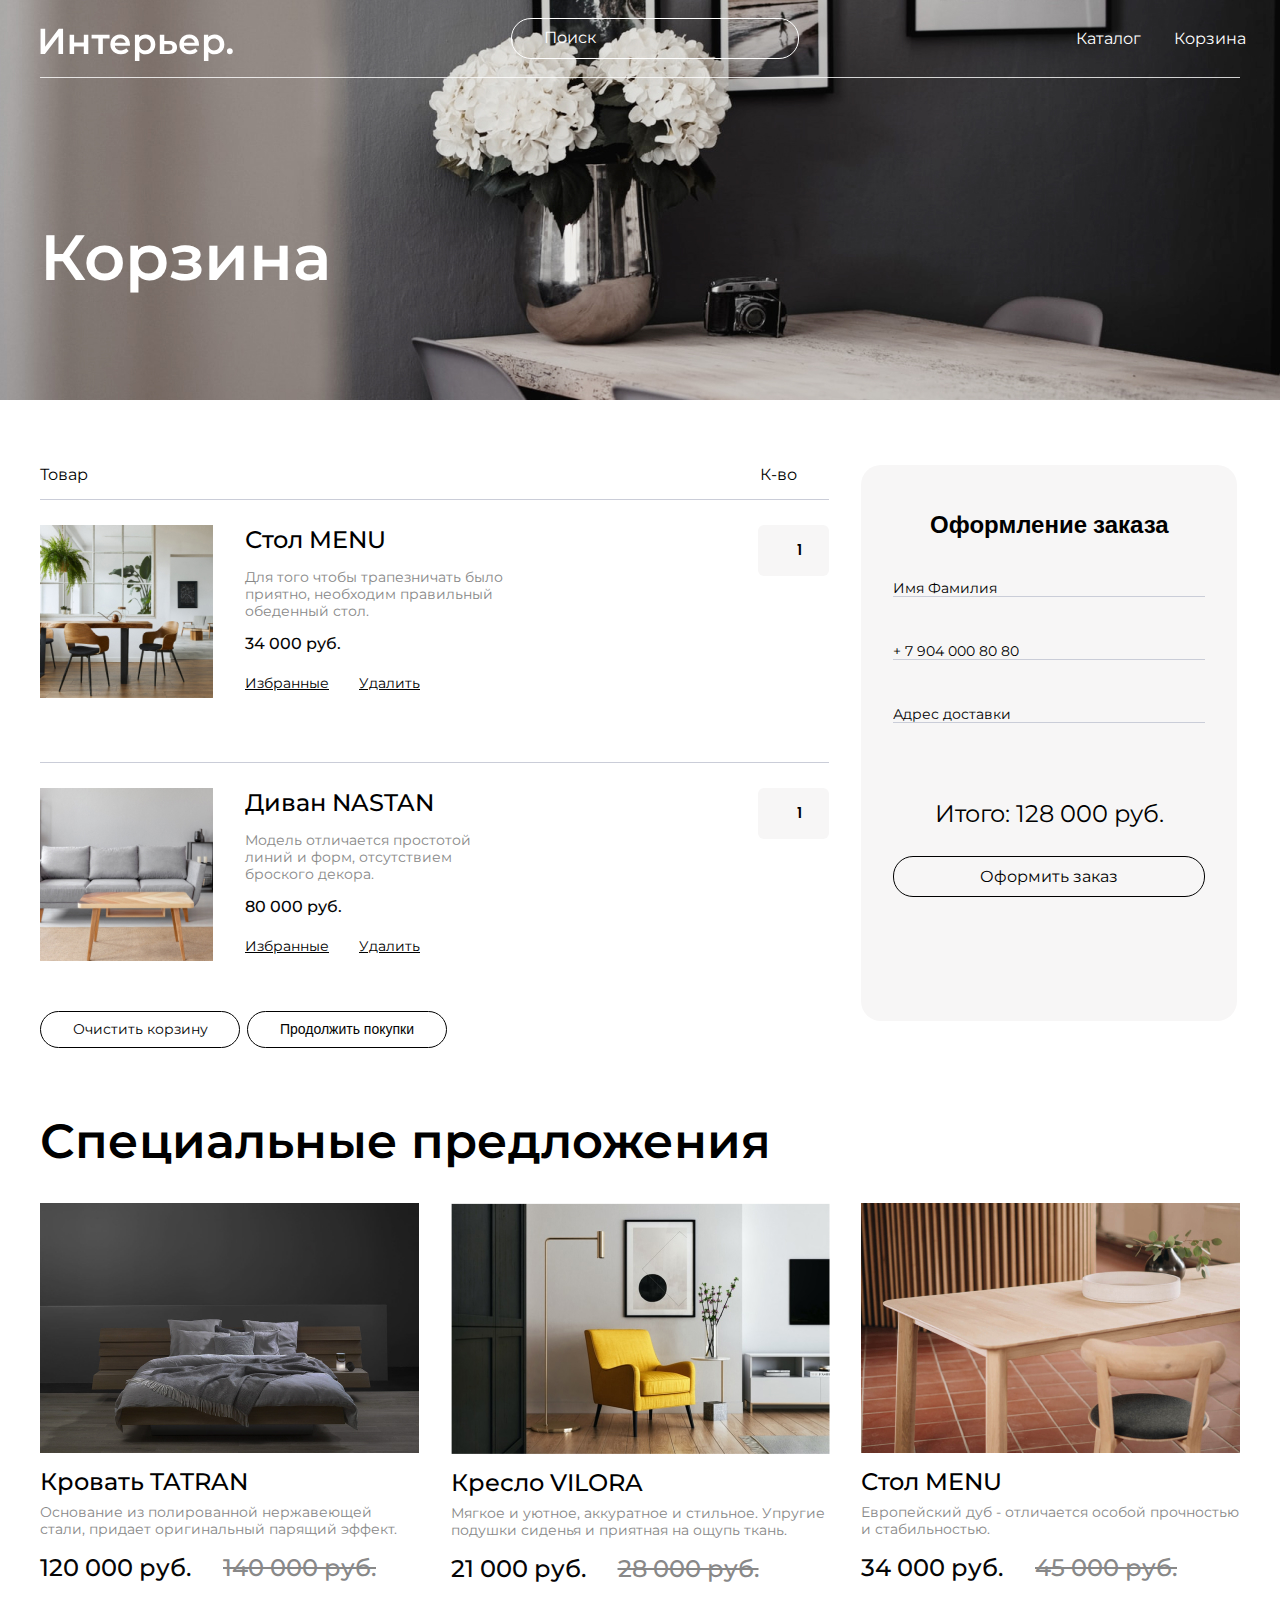
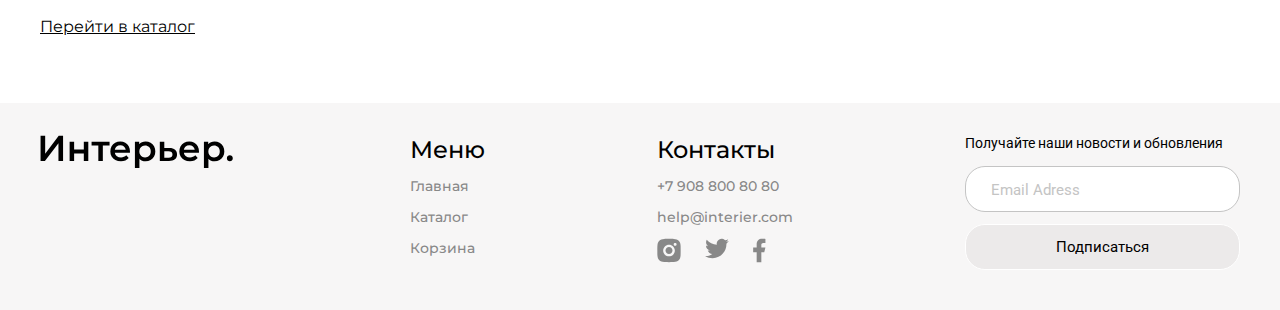
==== cart.html @ 77f85df9 "Add files via upload" ====
<!DOCTYPE html>
<html lang="en">
<head>
    <meta charset="UTF-8">
    <meta http-equiv="X-UA-Compatible" content="IE=edge">
    <meta name="viewport" content="width=device-width, initial-scale=1.0">
    <title>Корзина</title>
    <link rel="stylesheet" href="style.css">
    <link rel="preconnect" href="https://fonts.googleapis.com"> 
    <link rel="preconnect" href="https://fonts.gstatic.com" crossorigin> 
    <link href="https://fonts.googleapis.com/css2?family=Montserrat:wght@400;500;600&family=Poppins:wght@600&display=swap" rel="stylesheet"> 
    <link href="https://fonts.googleapis.com/css2?family=Roboto&display=swap" rel="stylesheet">
    <link rel="preconnect" href="https://fonts.googleapis.com">
    <link rel="preconnect" href="https://fonts.gstatic.com" crossorigin>
    <link href="https://fonts.googleapis.com/css2?family=Poppins:wght@600&display=swap" rel="stylesheet">
</head>
<body>
    <div class="cart_head center">
        <header class="header">
            <a class="logo" href="Index.html">
                <picture>
                <source media="(min-width: 768px)" srcset="img/logo.svg">
                <source media="(max-width: 767px)" srcset="img/logo_mob.svg">
                <img src="img/logo.svg" alt="Логотип">
            </picture>
        </a>
            <input class="search" type="search" placeholder="Поиск">
            <nav class="navigation">
                <a class="link" href="catalog.html">Каталог</a>
                <a class="link" href="cart.html">Корзина</a>
            </nav>
            <div class="header_links">
                <a href="#">
                    <svg width="20" height="19" viewBox="0 0 20 19" fill="none" xmlns="http://www.w3.org/2000/svg">
                        <g clip-path="url(#clip0_310:627)">
                        <path d="M5.7515 2.99141C4.59282 4.14838 3.91891 5.70363 3.86709 7.34023C3.81528 8.97682 4.38946 10.5716 5.47264 11.7995C6.55581 13.0275 8.06645 13.7962 9.69672 13.9491C11.2973 14.0991 12.8949 13.6444 14.1757 12.6766L17.5069 16.0085L17.5069 16.0085C17.5897 16.0914 17.6881 16.1571 17.7963 16.2019C17.9046 16.2468 18.0206 16.2698 18.1377 16.2698C18.2549 16.2698 18.3709 16.2468 18.4791 16.2019C18.5873 16.1571 18.6857 16.0914 18.7685 16.0085C18.8514 15.9257 18.9171 15.8274 18.9619 15.7191C19.0068 15.6109 19.0298 15.4949 19.0298 15.3777C19.0298 15.2606 19.0068 15.1446 18.9619 15.0363C18.9171 14.9281 18.8514 14.8298 18.7685 14.7469L18.7685 14.7469L15.4368 11.416C16.4021 10.135 16.8547 8.53846 16.7038 6.93943C16.5501 5.31054 15.7816 3.80139 14.5547 2.719C13.3277 1.63662 11.7345 1.06232 10.0992 1.11292C8.46381 1.16352 6.90917 1.83523 5.7515 2.99141ZM5.7515 2.99141L5.82216 3.06217L5.7515 2.99141ZM13.5895 4.25366C14.0271 4.68416 14.3751 5.19703 14.6135 5.76269C14.8518 6.32835 14.9758 6.93561 14.9783 7.54944C14.9808 8.16327 14.8618 8.77152 14.628 9.3391C14.3943 9.90669 14.0505 10.4224 13.6164 10.8564C13.1824 11.2905 12.6667 11.6343 12.0991 11.868C11.5315 12.1018 10.9233 12.2208 10.3094 12.2183C9.6956 12.2158 9.08834 12.0918 8.52268 11.8535C7.95702 11.6151 7.44415 11.2671 7.01365 10.8295C6.15334 9.95509 5.67341 8.77613 5.6784 7.54944C5.6834 6.32275 6.17291 5.14773 7.04032 4.28033C7.90772 3.41292 9.08274 2.92341 10.3094 2.91841C11.5361 2.91342 12.7151 3.39335 13.5895 4.25366Z" fill="white" stroke="white" stroke-width="0.2"/>
                        </g>
                        <defs>
                        <clipPath id="clip0_310:627">
                        <rect width="19" height="19" fill="white" transform="translate(0.800537)"/>
                        </clipPath>
                        </defs>
                        </svg>                        
                </a>
                <a href="catalog.html">
                    <svg width="20" height="21" viewBox="0 0 20 21" fill="none" xmlns="http://www.w3.org/2000/svg">
                        <rect x="0.800537" y="0.900024" width="4.57143" height="4.57143" fill="white"/>
                        <rect x="0.800537" y="8.21436" width="4.57143" height="4.57143" fill="white"/>
                        <rect x="0.800537" y="15.5286" width="4.57143" height="4.57143" fill="white"/>
                        <rect x="8.11401" y="8.21436" width="4.57143" height="4.57143" fill="white"/>
                        <rect x="8.11401" y="15.5286" width="4.57143" height="4.57143" fill="white"/>
                        <rect x="8.11401" y="0.900024" width="4.57143" height="4.57143" fill="white"/>
                        <rect x="15.4285" y="8.21436" width="4.57143" height="4.57143" fill="white"/>
                        <rect x="15.4285" y="15.5286" width="4.57143" height="4.57143" fill="white"/>
                        <rect x="15.4285" y="0.900024" width="4.57143" height="4.57143" fill="white"/>
                        </svg>
                        
                </a>
                <a href="cart.html">
                    <svg width="25" height="25" viewBox="0 0 25 25" fill="none" xmlns="http://www.w3.org/2000/svg">
                        <path d="M14.5834 20.8333C15.1359 20.8333 15.6658 20.6138 16.0566 20.2231C16.4473 19.8324 16.6667 19.3025 16.6667 18.75C16.6667 18.1974 16.4473 17.6675 16.0566 17.2768C15.6658 16.8861 15.1359 16.6666 14.5834 16.6666C14.0309 16.6666 13.501 16.8861 13.1103 17.2768C12.7196 17.6675 12.5001 18.1974 12.5001 18.75C12.5001 19.3025 12.7196 19.8324 13.1103 20.2231C13.501 20.6138 14.0309 20.8333 14.5834 20.8333ZM7.29174 20.8333C7.84428 20.8333 8.37418 20.6138 8.76488 20.2231C9.15558 19.8324 9.37508 19.3025 9.37508 18.75C9.37508 18.1974 9.15558 17.6675 8.76488 17.2768C8.37418 16.8861 7.84428 16.6666 7.29174 16.6666C6.73921 16.6666 6.20931 16.8861 5.81861 17.2768C5.4279 17.6675 5.20841 18.1974 5.20841 18.75C5.20841 19.3025 5.4279 19.8324 5.81861 20.2231C6.20931 20.6138 6.73921 20.8333 7.29174 20.8333ZM20.873 6.16975C21.133 6.16136 21.3796 6.05217 21.5606 5.86525C21.7416 5.67834 21.8428 5.42836 21.8428 5.16819C21.8428 4.90801 21.7416 4.65804 21.5606 4.47112C21.3796 4.28421 21.133 4.17501 20.873 4.16663H19.674C18.7345 4.16663 17.922 4.81871 17.7178 5.73538L16.4126 11.6125C16.2084 12.5291 15.3959 13.1812 14.4563 13.1812H6.63133L5.12924 7.17079H14.8636C15.1212 7.15904 15.3644 7.04844 15.5425 6.86199C15.7206 6.67555 15.82 6.42761 15.82 6.16975C15.82 5.91189 15.7206 5.66395 15.5425 5.47751C15.3644 5.29106 15.1212 5.18046 14.8636 5.16871H5.12924C4.82473 5.16862 4.5242 5.23796 4.25051 5.37145C3.97682 5.50495 3.73716 5.69909 3.54976 5.93911C3.36236 6.17913 3.23215 6.45872 3.16903 6.75662C3.10591 7.05452 3.11154 7.36289 3.1855 7.65829L4.68758 13.6666C4.79586 14.1002 5.046 14.485 5.39821 14.7601C5.75042 15.0351 6.18447 15.1844 6.63133 15.1843H14.4563C15.368 15.1845 16.2524 14.8736 16.9636 14.3032C17.6748 13.7327 18.1701 12.9368 18.3678 12.0468L19.674 6.16975H20.873Z" fill="white"/>
                        </svg>                        
                </a>
            </div>
        </header>
        <section>
            <h1 class="cart_title">Корзина</h1>
        </section>
    </div>
    <div class="cart center">
        <div class="cart_content">
            <div class="cart_text">
                <p class="product">Товар</p>
                <p class="product_count">К-во</p>
            </div>
            <div class="cart_products">
            <div class="cart_product">
                <div class="cart_product_content">
                    <img class="product_photo_incart" src="img/cart_menu.jpg" alt="Стол MENU">
                <div class="content_discription">
                    <h3 class="cart_product_name">Стол MENU</h3>
                    <p class="cart_product_discription">Для того чтобы трапезничать было приятно, необходим правильный обеденный стол.</p>
                    <p class="cart_price">34 000 руб.</p>
                <div class="cart_links">
                    <a class="favourites" href="#">Избранные</a>
                    <a class="delete" href="#">Удалить</a>
                </div>
                </div>
                </div>
                <div class="count_product">
                    <input class="count_input" type="number" placeholder="1">
                </div>
            </div>
            <div class="cart_product">
                <div class="cart_product_content"> 
                    <img class="product_photo_incart" src="img/cart_nastan.jpg" alt="Диван NASTAN">
                <div class="content_discription">
                    <h3 class="cart_product_name">Диван NASTAN</h3>
                    <p class="cart_product_discription">Модель отличается простотой линий и форм, отсутствием броского декора. </p>
                    <p class="cart_price">80 000 руб.</p>
                    <div class="cart_links">
                        <a class="favourites" href="#">Избранные</a>
                        <a class="delete" href="#">Удалить</a>
                    </div>
                </div> 
                </div>
                <div class="count_product">
                    <input class="count_input" type="number" placeholder="1">
                </div>
            </div>
            </div>
            <div class="cart_bttns">  
                <button type="button" class="clear_cart">Очистить корзину</button>
                <button type="button" class="back_tocatalog">Продолжить покупки</button>
            </div> 
        </div>
        <div class="order_content">
            <form action="#">
            <p class="order_title">Оформление заказа</p>
            <input class="information" type="text" placeholder="Имя Фамилия">
            <input class="information" type="tel" placeholder="+ 7 904 000 80 80">
            <input class="information" type="text" placeholder="Адрес доставки">
            <p class="subtotal">Итого: 128 000 руб.</p>
            <button class="order_button" type="submit">Оформить заказ</button>
            </form>
        </div>
    </div>
    <div class="cart_special center">
        <h2 class="content_title">Специальные предложения</h2>
        <div class="products">
        <div class="product_content">
            <img class="product_photo" src="img/tatran2.jpg" alt="Кровать TATRAN">
            <h3 class="product_name">Кровать TATRAN</h3>
            <p class="product_discription">Основание из полированной нержавеющей стали, придает оригинальный парящий эффект.</p>
            <p class="newprice">120 000 руб. <span class="oldprice">140 000 руб.</span></p>
        </div>
        <div class="product_content">
            <img class="product_photo" src="img/product1.jpg" alt="Кресло VILORA">
            <h3 class="product_name">Кресло VILORA</h3>
            <p class="product_discription">Мягкое и уютное, аккуратное и стильное. Упругие подушки сиденья и приятная на ощупь ткань. </p>
            <p class="newprice">21 000 руб. <span class="oldprice">28 000 руб.</span></p>
        </div>
        <div class="product_content">
            <img class="product_photo" src="img/menu1.jpg" alt="Стол MENU">
            <h3 class="product_name">Стол MENU</h3>
            <p class="product_discription">Европейский дуб - отличается особой прочностью и стабильностью.</p>
            <p class="newprice">34 000 руб. <span class="oldprice">45 000 руб.</span></p>
        </div> 
        </div>
        <div class="to_catalog_from_cart">
            <a class="to_catalog" href="catalog.html">Перейти в каталог</a>
        </div>
    </div>
    <footer class="footer center">  
        <div class="footer_content">
            <a class="footer__logo" href="Index.html"><img src="img/footer_logo.svg" alt="Логотип"></a>
        <div class="menu_content">
            <h4 class="menu_title">Меню</h4>
            <div><a class="menu" href="Index.html">Главная</a></div>
            <div><a class="menu" href="catalog.html">Каталог</a></div>
            <div><a class="menu" href="cart.html">Корзина</a></div>
        </div>
        <div class="contact_content">
            <h4 class="contact_title">Контакты</h4>
            <div><a class="contact" href="tel:+79088008080">+7 908 800 80 80</a></div>
            <div><a class="contact" href="mailto:@interier.com">help@interier.com</a></div>
            <div class="social_media">
                <a href="instagram.com" class="inst">
                    <svg width="24" height="25" viewBox="0 0 24 25" xmlns="http://www.w3.org/2000/svg">
                        <path d="M12 0.833984C15.1699 0.833984 15.5654 0.845651 16.809 0.903984C18.0515 0.962318 18.8974 1.15715 19.6417 1.44648C20.4117 1.74282 21.0604 2.14415 21.709 2.79165C22.3023 3.37486 22.7613 4.08034 23.0542 4.85898C23.3424 5.60215 23.5384 6.44915 23.5967 7.69165C23.6515 8.93532 23.6667 9.33082 23.6667 12.5007C23.6667 15.6705 23.655 16.066 23.5967 17.3097C23.5384 18.5522 23.3424 19.398 23.0542 20.1423C22.7622 20.9214 22.303 21.627 21.709 22.2097C21.1257 22.8027 20.4202 23.2617 19.6417 23.5548C18.8985 23.843 18.0515 24.039 16.809 24.0973C15.5654 24.1522 15.1699 24.1673 12 24.1673C8.83021 24.1673 8.43471 24.1557 7.19104 24.0973C5.94854 24.039 5.10271 23.843 4.35837 23.5548C3.57942 23.2625 2.87382 22.8034 2.29104 22.2097C1.69768 21.6265 1.23863 20.921 0.945874 20.1423C0.656541 19.3992 0.461707 18.5522 0.403374 17.3097C0.348541 16.066 0.333374 15.6705 0.333374 12.5007C0.333374 9.33082 0.345041 8.93532 0.403374 7.69165C0.461707 6.44798 0.656541 5.60332 0.945874 4.85898C1.23782 4.07986 1.69698 3.37419 2.29104 2.79165C2.87399 2.19809 3.57954 1.739 4.35837 1.44648C5.10271 1.15715 5.94737 0.962318 7.19104 0.903984C8.43471 0.849151 8.83021 0.833984 12 0.833984ZM12 6.66732C10.4529 6.66732 8.96921 7.2819 7.87525 8.37586C6.78129 9.46982 6.16671 10.9536 6.16671 12.5007C6.16671 14.0477 6.78129 15.5315 7.87525 16.6254C8.96921 17.7194 10.4529 18.334 12 18.334C13.5471 18.334 15.0309 17.7194 16.1248 16.6254C17.2188 15.5315 17.8334 14.0477 17.8334 12.5007C17.8334 10.9536 17.2188 9.46982 16.1248 8.37586C15.0309 7.2819 13.5471 6.66732 12 6.66732ZM19.5834 6.37565C19.5834 5.98888 19.4297 5.61794 19.1562 5.34445C18.8827 5.07096 18.5118 4.91732 18.125 4.91732C17.7383 4.91732 17.3673 5.07096 17.0938 5.34445C16.8204 5.61794 16.6667 5.98888 16.6667 6.37565C16.6667 6.76243 16.8204 7.13336 17.0938 7.40685C17.3673 7.68034 17.7383 7.83398 18.125 7.83398C18.5118 7.83398 18.8827 7.68034 19.1562 7.40685C19.4297 7.13336 19.5834 6.76243 19.5834 6.37565ZM12 9.00065C12.9283 9.00065 13.8185 9.3694 14.4749 10.0258C15.1313 10.6822 15.5 11.5724 15.5 12.5007C15.5 13.4289 15.1313 14.3191 14.4749 14.9755C13.8185 15.6319 12.9283 16.0007 12 16.0007C11.0718 16.0007 10.1815 15.6319 9.52517 14.9755C8.86879 14.3191 8.50004 13.4289 8.50004 12.5007C8.50004 11.5724 8.86879 10.6822 9.52517 10.0258C10.1815 9.3694 11.0718 9.00065 12 9.00065Z"/>
                    </svg>                        
                </a>
                <a href="twitter.com" class="twi">
                    <svg width="24" height="21" viewBox="0 0 24 21" xmlns="http://www.w3.org/2000/svg">
                    <path d="M23.8557 3.09907C22.965 3.49305 22.0205 3.75179 21.0534 3.86674C22.0728 3.25708 22.8357 2.29759 23.2001 1.16707C22.2434 1.7364 21.1946 2.1354 20.1014 2.35124C19.3671 1.56558 18.3938 1.04453 17.3328 0.869085C16.2719 0.693643 15.1827 0.873642 14.2345 1.3811C13.2864 1.88855 12.5325 2.69503 12.09 3.67516C11.6475 4.65529 11.5413 5.75415 11.7877 6.8009C9.84769 6.70367 7.94978 6.19951 6.21723 5.32118C4.48468 4.44284 2.95621 3.20996 1.73106 1.70257C1.2974 2.44743 1.06951 3.29417 1.07073 4.15607C1.07073 5.84774 1.93173 7.34224 3.24073 8.21724C2.46607 8.19285 1.70847 7.98365 1.03106 7.60707V7.66774C1.0313 8.79439 1.42116 9.88629 2.13455 10.7583C2.84794 11.6303 3.84096 12.2288 4.94523 12.4522C4.22611 12.6471 3.47209 12.6758 2.74023 12.5362C3.05157 13.506 3.6584 14.3541 4.47575 14.9619C5.2931 15.5696 6.28004 15.9065 7.29839 15.9254C6.28629 16.7203 5.12743 17.3079 3.88809 17.6546C2.64874 18.0013 1.35321 18.1004 0.0755615 17.9461C2.30588 19.3804 4.90217 20.1419 7.55389 20.1394C16.5291 20.1394 21.4372 12.7042 21.4372 6.25607C21.4372 6.04607 21.4314 5.83374 21.4221 5.62607C22.3774 4.9356 23.2019 4.08026 23.8569 3.10024L23.8557 3.09907Z"/>
                    </svg>
                    </a>
                <a href="facebook.com" class="fb">
                    <svg width="13" height="25" viewBox="0 0 13 25" xmlns="http://www.w3.org/2000/svg">
                        <path d="M8.33329 14.2218H11.25L12.4166 9.55518H8.33329V7.22184C8.33329 6.02018 8.33329 4.88851 10.6666 4.88851H12.4166V0.968509C12.0363 0.918343 10.6001 0.805176 9.08346 0.805176C5.91596 0.805176 3.66663 2.73834 3.66663 6.28851V9.55518H0.166626V14.2218H3.66663V24.1385H8.33329V14.2218Z"/>
                    </svg>                        
                </a>
            </div>
        </div>
        <div class="news_content">
            <form action="#">
                <div class="news">Получайте наши новости и обновления</div>
                <div><input class="email" type="email" placeholder="Email Adress"></div>
                <div><button class="button" type="submit">Подписаться</button></div>
            </form>
        </div>
        </div>
    </footer>
</body>
</html>
---- style.css ----
* {
  margin: 0;
  padding: 0;
}

.center {
  padding-left: calc(50% - 600px);
  padding-right: calc(50% - 600px);
}

body {
  font-family: 'Montserrat', sans-serif;
}

.head {
  background-size: cover;
  background-image: url(img/header.jpg);
  background-repeat: no-repeat;
  height: 735px;
  background-position: center;
}

.header {
  height: 77px;
  display: -webkit-box;
  display: -ms-flexbox;
  display: flex;
  -webkit-box-orient: horizontal;
  -webkit-box-direction: normal;
      -ms-flex-direction: row;
          flex-direction: row;
  -webkit-box-pack: justify;
      -ms-flex-pack: justify;
          justify-content: space-between;
  -webkit-box-align: center;
      -ms-flex-align: center;
          align-items: center;
  border-bottom: 0.5px solid rgba(255, 255, 255, 0.8);
}

.logo {
  margin-top: 16px;
}

.search {
  border: 1px solid #FFFFFF;
  -webkit-box-sizing: border-box;
          box-sizing: border-box;
  border-radius: 20px;
  width: 288px;
  height: 41px;
  background-color: transparent;
  padding-left: 32px;
  padding-right: 32px;
}

.search::-webkit-input-placeholder {
  color: #FFFFFF;
  font-family: Montserrat;
  font-style: normal;
  font-weight: normal;
  font-size: 16px;
  line-height: 20px;
}

.search:-ms-input-placeholder {
  color: #FFFFFF;
  font-family: Montserrat;
  font-style: normal;
  font-weight: normal;
  font-size: 16px;
  line-height: 20px;
}

.search::-ms-input-placeholder {
  color: #FFFFFF;
  font-family: Montserrat;
  font-style: normal;
  font-weight: normal;
  font-size: 16px;
  line-height: 20px;
}

.search::placeholder {
  color: #FFFFFF;
  font-family: Montserrat;
  font-style: normal;
  font-weight: normal;
  font-size: 16px;
  line-height: 20px;
}

.navigation {
  display: -webkit-box;
  display: -ms-flexbox;
  display: flex;
  gap: 32px;
}

.header_links {
  display: none;
}

.link {
  font-size: 16px;
  line-height: 20px;
  color: #FFFFFF;
  width: 66px;
  height: 20px;
  text-decoration: none;
}

.link:hover {
  -webkit-transition-duration: 0.2s;
          transition-duration: 0.2s;
  text-decoration: underline;
  -webkit-transform: scale(1.1);
          transform: scale(1.1);
}

.head_title {
  font-weight: 600;
  font-size: 64px;
  line-height: 70px;
  margin-top: 64px;
  margin-bottom: 16px;
  max-width: 792px;
  color: #FFFFFF;
}

.head_discription {
  font-size: 24px;
  line-height: 32px;
  margin-bottom: 16px;
  max-width: 792px;
  height: 32px;
  color: #FFFFFF;
}

.tocatalog {
  font-size: 16px;
  line-height: 24px;
  max-width: 155px;
  height: 24px;
  color: #FFFFFF;
}

.tocatalog:hover {
  text-decoration: none;
  -webkit-transition-duration: 0.2s;
          transition-duration: 0.2s;
}

.for_title {
  font-style: normal;
  font-weight: 600;
  font-size: 48px;
  line-height: 59px;
  display: -webkit-box;
  display: -ms-flexbox;
  display: flex;
  -webkit-box-align: center;
      -ms-flex-align: center;
          align-items: center;
  text-align: center;
  color: #000000;
  width: 355px;
  height: 59px;
  padding-top: 64px;
  padding-bottom: 32px;
}

.for_grid {
  display: -ms-grid;
  display: grid;
  gap: 32px;
  -ms-grid-columns: (1fr)[12];
      grid-template-columns: repeat(12, 1fr);
}

.for_content {
  font-style: normal;
  font-weight: 600;
  font-size: 34px;
  line-height: 41px;
  display: -webkit-box;
  display: -ms-flexbox;
  display: flex;
  -webkit-box-align: center;
      -ms-flex-align: center;
          align-items: center;
  text-align: center;
  -webkit-box-pack: center;
      -ms-flex-pack: center;
          justify-content: center;
  color: #FFFFFF;
  height: 415px;
  text-transform: uppercase;
}

.for_content_big {
  grid-column: span 6;
}

.for_content_small {
  grid-column: span 4;
}

.for_relax {
  background-size: cover;
  background-image: url(img/relax.jpg);
  background-repeat: no-repeat;
  background-position: center;
}

.for_work {
  background-size: cover;
  background-image: url(img/work.jpg);
  background-repeat: no-repeat;
  background-position: center;
}

.for_kitchen {
  background-size: cover;
  background-image: url(img/kitchen.jpg);
  background-repeat: no-repeat;
  background-position: center;
}

.for_kid {
  background-size: cover;
  background-image: url(img/kid.jpg);
  background-repeat: no-repeat;
  background-position: center;
}

.for_bathroom {
  background-size: cover;
  background-image: url(img/bathroom.jpg);
  background-repeat: no-repeat;
  background-position: center;
}

.content_title {
  font-weight: 600;
  font-size: 48px;
  line-height: 59px;
  color: #000000;
  margin-bottom: 32px;
  margin-top: 64px;
}

.products {
  display: -webkit-box;
  display: -ms-flexbox;
  display: flex;
  -webkit-box-pack: justify;
      -ms-flex-pack: justify;
          justify-content: space-between;
  -ms-flex-wrap: wrap;
      flex-wrap: wrap;
  -webkit-box-orient: horizontal;
  -webkit-box-direction: normal;
      -ms-flex-direction: row;
          flex-direction: row;
  row-gap: 48px;
}

.product_photo {
  margin-bottom: 10px;
}

.product_name {
  font-weight: 500;
  font-size: 24px;
  line-height: 29px;
  color: #000000;
  margin-bottom: 8px;
}

.product_discription {
  font-size: 14px;
  line-height: 17px;
  color: #888888;
  margin-bottom: 12px;
  max-width: 379px;
  min-height: 37px;
}

.newprice {
  font-weight: 500;
  font-size: 24px;
  line-height: 29px;
  color: #050505;
  display: -webkit-box;
  display: -ms-flexbox;
  display: flex;
  -webkit-box-orient: horizontal;
  -webkit-box-direction: normal;
      -ms-flex-direction: row;
          flex-direction: row;
  gap: 32px;
}

.oldprice {
  font-weight: 500;
  font-size: 24px;
  line-height: 29px;
  -webkit-text-decoration-line: line-through;
          text-decoration-line: line-through;
  color: #888888;
}

.catalog {
  padding-bottom: 64px;
}

.to_catalog {
  font-style: normal;
  font-weight: 400;
  font-size: 16px;
  line-height: 24px;
  -webkit-text-decoration-line: underline;
          text-decoration-line: underline;
  color: #000000;
  width: 155px;
  height: 24px;
}

.to_catalog:hover {
  text-decoration: none;
  -webkit-transition-duration: 0.2s;
          transition-duration: 0.2s;
}

.footer {
  background-color: #F7F6F6;
  padding-top: 32px;
  padding-bottom: 40px;
}

.footer_content {
  display: -webkit-box;
  display: -ms-flexbox;
  display: flex;
  -webkit-box-orient: horizontal;
  -webkit-box-direction: normal;
      -ms-flex-direction: row;
          flex-direction: row;
  -ms-flex-wrap: wrap;
      flex-wrap: wrap;
  -webkit-box-pack: justify;
      -ms-flex-pack: justify;
          justify-content: space-between;
}

.footer__logo {
  width: 198px;
  height: 44px;
}

.info {
  gap: 129px;
  display: -webkit-box;
  display: -ms-flexbox;
  display: flex;
  -webkit-box-orient: horizontal;
  -webkit-box-direction: normal;
      -ms-flex-direction: row;
          flex-direction: row;
}

.menu_content {
  display: -webkit-box;
  display: -ms-flexbox;
  display: flex;
  -webkit-box-orient: vertical;
  -webkit-box-direction: normal;
      -ms-flex-direction: column;
          flex-direction: column;
  gap: 12px;
}

.menu_title {
  font-weight: 500;
  font-size: 24px;
  line-height: 29px;
  color: #000000;
}

.contact_content {
  display: -webkit-box;
  display: -ms-flexbox;
  display: flex;
  -webkit-box-orient: vertical;
  -webkit-box-direction: normal;
      -ms-flex-direction: column;
          flex-direction: column;
  gap: 12px;
}

.contact_title {
  font-weight: 500;
  font-size: 24px;
  line-height: 29px;
  color: #000000;
}

.menu {
  font-weight: 500;
  font-size: 14px;
  line-height: 17px;
  color: #888888;
  text-decoration: none;
}

.contact {
  font-weight: 500;
  font-size: 14px;
  line-height: 17px;
  color: #888888;
  text-decoration: none;
}

.social_media {
  display: -webkit-box;
  display: -ms-flexbox;
  display: flex;
  -webkit-box-orient: horizontal;
  -webkit-box-direction: normal;
      -ms-flex-direction: row;
          flex-direction: row;
  gap: 24px;
  fill: #888888;
}

.inst:hover {
  -webkit-transition-duration: 0.2s;
          transition-duration: 0.2s;
  fill: #050505;
}

.twi:hover {
  -webkit-transition-duration: 0.2s;
          transition-duration: 0.2s;
  fill: #050505;
}

.fb:hover {
  -webkit-transition-duration: 0.2s;
          transition-duration: 0.2s;
  fill: #050505;
}

.news_content {
  display: -webkit-box;
  display: -ms-flexbox;
  display: flex;
  -webkit-box-orient: vertical;
  -webkit-box-direction: normal;
      -ms-flex-direction: column;
          flex-direction: column;
  gap: 12px;
}

.news {
  width: 272px;
  font-size: 14px;
  line-height: 16px;
  color: #000000;
  margin-bottom: 15px;
  font-family: Roboto, sans-serif;
}

.email {
  background: #FFFFFF;
  border: 1px solid #C4C4C4;
  -webkit-box-sizing: border-box;
          box-sizing: border-box;
  border-radius: 20px;
  font-style: normal;
  font-weight: normal;
  font-size: 15px;
  line-height: 18px;
  color: #C4C4C4;
  width: 275.36px;
  height: 46px;
  padding-left: 25px;
  padding-right: 25px;
  margin-bottom: 12px;
}

.email::-webkit-input-placeholder {
  font-family: Roboto, sans-serif;
  font-style: normal;
  font-weight: normal;
  font-size: 15px;
  line-height: 18px;
  color: #C4C4C4;
}

.email:-ms-input-placeholder {
  font-family: Roboto, sans-serif;
  font-style: normal;
  font-weight: normal;
  font-size: 15px;
  line-height: 18px;
  color: #C4C4C4;
}

.email::-ms-input-placeholder {
  font-family: Roboto, sans-serif;
  font-style: normal;
  font-weight: normal;
  font-size: 15px;
  line-height: 18px;
  color: #C4C4C4;
}

.email::placeholder {
  font-family: Roboto, sans-serif;
  font-style: normal;
  font-weight: normal;
  font-size: 15px;
  line-height: 18px;
  color: #C4C4C4;
}

.button {
  background: rgba(222, 215, 215, 0.41);
  border: 1px solid #FFFFFF;
  -webkit-box-sizing: border-box;
          box-sizing: border-box;
  border-radius: 20px;
  width: 275.36px;
  height: 46px;
  font-size: 15px;
  line-height: 18px;
  color: #000000;
  font-family: Roboto, sans-serif;
  font-style: normal;
  font-weight: normal;
  font-size: 15px;
}

.button:hover {
  -webkit-transition-duration: 0.2s;
          transition-duration: 0.2s;
  background: #C4C4C4;
}

.head_catalog {
  background-image: url(img/catalog_header.jpg);
  background-repeat: no-repeat;
  background-position: center;
  background-size: cover;
  height: 400px;
}

.header_catalog {
  height: 77px;
  display: -webkit-box;
  display: -ms-flexbox;
  display: flex;
  -webkit-box-orient: horizontal;
  -webkit-box-direction: normal;
      -ms-flex-direction: row;
          flex-direction: row;
  -webkit-box-pack: justify;
      -ms-flex-pack: justify;
          justify-content: space-between;
  -webkit-box-align: center;
      -ms-flex-align: center;
          align-items: center;
  border-bottom: 0.5px solid rgba(255, 255, 255, 0.8);
}

.catalog_title {
  font-style: normal;
  font-weight: 600;
  font-size: 64px;
  line-height: 70px;
  color: #FFFFFF;
  height: 70px;
  margin-top: 144px;
  margin-bottom: 126px;
}

.link_sort {
  display: -webkit-box;
  display: -ms-flexbox;
  display: flex;
  -webkit-box-orient: horizontal;
  -webkit-box-direction: normal;
      -ms-flex-direction: row;
          flex-direction: row;
  -webkit-box-pack: justify;
      -ms-flex-pack: justify;
          justify-content: space-between;
}

.ct_link {
  display: -webkit-box;
  display: -ms-flexbox;
  display: flex;
  -webkit-box-orient: horizontal;
  -webkit-box-direction: normal;
      -ms-flex-direction: row;
          flex-direction: row;
  gap: 10px;
  font-style: normal;
  font-weight: 400;
  font-size: 16px;
  line-height: 32px;
  color: #000000;
  padding-top: 64px;
  padding-bottom: 41px;
  text-decoration: none;
}

.catalog_link {
  font-style: normal;
  font-weight: 400;
  font-size: 16px;
  line-height: 32px;
  color: #000000;
  text-decoration: none;
}

.sort {
  margin-top: 64px;
  margin-bottom: 41px;
}

.sort_select {
  width: 288px;
  height: 41px;
  border: 1px solid #C4C4C4;
  -webkit-box-sizing: border-box;
          box-sizing: border-box;
  border-radius: 20px;
  font-family: Montserrat;
  font-style: normal;
  font-weight: normal;
  font-size: 16px;
  line-height: 20px;
  color: #000000;
  padding-left: 14px;
  padding-right: 22px;
}

.cart_head {
  background-size: cover;
  background-image: url(img/cart_header.jpg);
  background-repeat: no-repeat;
  background-position: center;
  height: 400px;
  border-bottom: 0.5px solid rgba(255, 255, 255, 0.8);
}

.cart_title {
  font-style: normal;
  font-weight: 600;
  font-size: 64px;
  line-height: 70px;
  color: #FFFFFF;
  padding-top: 144px;
}

.cart {
  display: -ms-grid;
  display: grid;
  gap: 32px;
  -ms-grid-columns: (1fr)[12];
      grid-template-columns: repeat(12, 1fr);
  margin-top: 64px;
}

.cart_content {
  grid-column: span 8;
}

.cart_text {
  display: -webkit-box;
  display: -ms-flexbox;
  display: flex;
  -webkit-box-orient: horizontal;
  -webkit-box-direction: normal;
      -ms-flex-direction: row;
          flex-direction: row;
  -webkit-box-pack: justify;
      -ms-flex-pack: justify;
          justify-content: space-between;
  padding-bottom: 14px;
}

.product {
  font-style: normal;
  font-weight: normal;
  font-size: 16px;
  line-height: 20px;
  display: -webkit-box;
  display: -ms-flexbox;
  display: flex;
  -webkit-box-align: center;
      -ms-flex-align: center;
          align-items: center;
  color: #000000;
}

.product_count {
  font-style: normal;
  font-weight: normal;
  font-size: 16px;
  line-height: 20px;
  display: -webkit-box;
  display: -ms-flexbox;
  display: flex;
  -webkit-box-align: center;
      -ms-flex-align: center;
          align-items: center;
  color: #000000;
  padding-right: 32px;
}

.cart_products {
  display: -webkit-box;
  display: -ms-flexbox;
  display: flex;
  -webkit-box-orient: vertical;
  -webkit-box-direction: normal;
      -ms-flex-direction: column;
          flex-direction: column;
  gap: 64px;
}

.cart_product {
  border-top: 0.5px solid #CACDD8;
  padding-top: 25px;
  display: -webkit-box;
  display: -ms-flexbox;
  display: flex;
  -webkit-box-orient: horizontal;
  -webkit-box-direction: normal;
      -ms-flex-direction: row;
          flex-direction: row;
  -webkit-box-pack: justify;
      -ms-flex-pack: justify;
          justify-content: space-between;
}

.cart_product_content {
  display: -webkit-box;
  display: -ms-flexbox;
  display: flex;
  -webkit-box-orient: horizontal;
  -webkit-box-direction: normal;
      -ms-flex-direction: row;
          flex-direction: row;
  gap: 32px;
}

.product_photo_incart {
  width: 173px;
  height: 173px;
}

.content_discription {
  display: -webkit-box;
  display: -ms-flexbox;
  display: flex;
  -webkit-box-orient: vertical;
  -webkit-box-direction: normal;
      -ms-flex-direction: column;
          flex-direction: column;
  -webkit-box-pack: justify;
      -ms-flex-pack: justify;
          justify-content: space-between;
}

.cart_product_name {
  font-style: normal;
  font-weight: 500;
  font-size: 24px;
  line-height: 29px;
  color: #000000;
}

.cart_product_discription {
  gap: 14px;
  font-style: normal;
  font-weight: normal;
  font-size: 14px;
  line-height: 17px;
  color: #888888;
  max-width: 276px;
  max-height: 50px;
}

.cart_price {
  display: -webkit-box;
  display: -ms-flexbox;
  display: flex;
  font-style: normal;
  font-weight: 500;
  font-size: 16px;
  line-height: 20px;
  display: flex;
  -webkit-box-align: center;
      -ms-flex-align: center;
          align-items: center;
  text-align: center;
  color: #050505;
}

.cart_links {
  display: -webkit-box;
  display: -ms-flexbox;
  display: flex;
  -webkit-box-orient: horizontal;
  -webkit-box-direction: normal;
      -ms-flex-direction: row;
          flex-direction: row;
  gap: 30px;
}

.favourites {
  font-family: Montserrat;
  font-style: normal;
  font-weight: normal;
  font-size: 14px;
  line-height: 210%;
  display: -webkit-box;
  display: -ms-flexbox;
  display: flex;
  -webkit-box-align: center;
      -ms-flex-align: center;
          align-items: center;
  text-align: center;
  -webkit-text-decoration-line: underline;
          text-decoration-line: underline;
  color: #000000;
}

.favourites:hover {
  -webkit-transition-duration: 1s;
          transition-duration: 1s;
  text-decoration: none;
}

.delete {
  font-family: Montserrat;
  font-style: normal;
  font-weight: normal;
  font-size: 14px;
  line-height: 210%;
  display: -webkit-box;
  display: -ms-flexbox;
  display: flex;
  -webkit-box-align: center;
      -ms-flex-align: center;
          align-items: center;
  text-align: center;
  -webkit-text-decoration-line: underline;
          text-decoration-line: underline;
  color: #000000;
}

.delete:hover {
  -webkit-transition-duration: 1s;
          transition-duration: 1s;
  text-decoration: none;
}

.count_input {
  background: #F7F6F6;
  border-radius: 6px;
  border: none;
  width: 59px;
  height: 51px;
  padding-left: 12px;
}

.count_input::-webkit-input-placeholder {
  font-family: Poppins, sans-serif;
  font-style: normal;
  font-weight: 600;
  font-size: 14px;
  line-height: 210%;
  display: -webkit-box;
  display: flex;
  -webkit-box-align: center;
          align-items: center;
  text-align: center;
  color: #000000;
  width: 100%;
  height: 27px;
}

.count_input:-ms-input-placeholder {
  font-family: Poppins, sans-serif;
  font-style: normal;
  font-weight: 600;
  font-size: 14px;
  line-height: 210%;
  display: -ms-flexbox;
  display: flex;
  -ms-flex-align: center;
      align-items: center;
  text-align: center;
  color: #000000;
  width: 100%;
  height: 27px;
}

.count_input::-ms-input-placeholder {
  font-family: Poppins, sans-serif;
  font-style: normal;
  font-weight: 600;
  font-size: 14px;
  line-height: 210%;
  display: -ms-flexbox;
  display: flex;
  -ms-flex-align: center;
      align-items: center;
  text-align: center;
  color: #000000;
  width: 100%;
  height: 27px;
}

.count_input::placeholder {
  font-family: Poppins, sans-serif;
  font-style: normal;
  font-weight: 600;
  font-size: 14px;
  line-height: 210%;
  display: -webkit-box;
  display: -ms-flexbox;
  display: flex;
  -webkit-box-align: center;
      -ms-flex-align: center;
          align-items: center;
  text-align: center;
  color: #000000;
  width: 100%;
  height: 27px;
}

.cart_bttns {
  display: -webkit-box;
  display: -ms-flexbox;
  display: flex;
  -webkit-box-orient: horizontal;
  -webkit-box-direction: normal;
      -ms-flex-direction: row;
          flex-direction: row;
  gap: 7px;
  padding-top: 50px;
}

.clear_cart {
  background: #FFFFFF;
  border: 1px solid #000000;
  -webkit-box-sizing: border-box;
          box-sizing: border-box;
  border-radius: 20px;
  font-family: Montserrat;
  font-style: normal;
  font-weight: normal;
  font-size: 14px;
  line-height: 17px;
  display: -webkit-box;
  display: -ms-flexbox;
  display: flex;
  -webkit-box-align: center;
      -ms-flex-align: center;
          align-items: center;
  text-align: center;
  color: #020202;
  width: 200px;
  height: 37px;
  -webkit-box-pack: center;
      -ms-flex-pack: center;
          justify-content: center;
}

.clear_cart:hover {
  -webkit-transition-duration: 0.2s;
          transition-duration: 0.2s;
  background: #000000;
  color: #FFFFFF;
}

.back_tocatalog {
  background: #FFFFFF;
  border: 1px solid #000000;
  -webkit-box-sizing: border-box;
          box-sizing: border-box;
  border-radius: 20px;
  font-style: normal;
  font-weight: normal;
  font-size: 14px;
  line-height: 17px;
  display: -webkit-box;
  display: -ms-flexbox;
  display: flex;
  -webkit-box-align: center;
      -ms-flex-align: center;
          align-items: center;
  text-align: center;
  color: #020202;
  width: 200px;
  height: 37px;
  -webkit-box-pack: center;
      -ms-flex-pack: center;
          justify-content: center;
}

.back_tocatalog:hover {
  -webkit-transition-duration: 0.2s;
          transition-duration: 0.2s;
  background: #000000;
  color: #FFFFFF;
}

.order_content {
  background: #F7F6F6;
  border-radius: 20px;
  -webkit-box-sizing: border-box;
          box-sizing: border-box;
  height: 556px;
  grid-column: span 4;
  padding-left: 32px;
  padding-right: 32px;
  max-width: 376px;
}

.order_title {
  font-family: Poppins, sans-serif;
  font-style: normal;
  font-weight: 600;
  font-size: 24px;
  -webkit-box-align: center;
      -ms-flex-align: center;
          align-items: center;
  text-align: center;
  line-height: 36px;
  color: #000000;
  height: 36px;
  padding-top: 42px;
  margin-bottom: 35px;
}

.information {
  border: none;
  background: #F7F6F6;
  margin-bottom: 44px;
  border-bottom: 0.5px solid #CACDD8;
  width: 100%;
}

.information::-webkit-input-placeholder {
  font-family: Montserrat;
  font-style: normal;
  font-weight: 400;
  font-size: 14px;
  line-height: 17px;
  color: #000000;
  height: 17px;
}

.information:-ms-input-placeholder {
  font-family: Montserrat;
  font-style: normal;
  font-weight: 400;
  font-size: 14px;
  line-height: 17px;
  color: #000000;
  height: 17px;
}

.information::-ms-input-placeholder {
  font-family: Montserrat;
  font-style: normal;
  font-weight: 400;
  font-size: 14px;
  line-height: 17px;
  color: #000000;
  height: 17px;
}

.information::placeholder {
  font-family: Montserrat;
  font-style: normal;
  font-weight: 400;
  font-size: 14px;
  line-height: 17px;
  color: #000000;
  height: 17px;
}

.subtotal {
  font-style: normal;
  font-weight: 400;
  font-size: 24px;
  line-height: 29px;
  display: -webkit-box;
  display: -ms-flexbox;
  display: flex;
  -webkit-box-align: center;
      -ms-flex-align: center;
          align-items: center;
  text-align: center;
  color: #000000;
  margin-bottom: 28px;
  -webkit-box-pack: center;
      -ms-flex-pack: center;
          justify-content: center;
  margin-top: 32px;
}

.order_button {
  background: #F7F6F6;
  border: 1px solid #000000;
  -webkit-box-sizing: border-box;
          box-sizing: border-box;
  border-radius: 20px;
  width: 100%;
  height: 41px;
  font-family: Montserrat;
  font-style: normal;
  font-weight: normal;
  font-size: 16px;
  line-height: 20px;
  color: #000000;
  animation: shadow-drop-center 1s ease-out 1s infinite alternate-reverse both;
}

@-webkit-keyframes shadow-drop-center {
  0% {
    -webkit-box-shadow: 0 0 0 0 rgba(0, 0, 0, 0);
            box-shadow: 0 0 0 0 rgba(0, 0, 0, 0);
  }
  100% {
    -webkit-box-shadow: 0 0 20px 0px rgba(0, 0, 0, 0.35);
            box-shadow: 0 0 20px 0px rgba(0, 0, 0, 0.35);
  }
}

@keyframes shadow-drop-center {
  0% {
    -webkit-box-shadow: 0 0 0 0 rgba(0, 0, 0, 0);
            box-shadow: 0 0 0 0 rgba(0, 0, 0, 0);
  }
  100% {
    -webkit-box-shadow: 0 0 20px 0px rgba(0, 0, 0, 0.35);
            box-shadow: 0 0 20px 0px rgba(0, 0, 0, 0.35);
  }
}

.cart_special {
  padding-bottom: 64px;
}

.to_catalog_from_cart {
  margin-top: 32px;
}

@media (max-width: 1023px) {
  .center {
    padding-left: calc(50% - 393px);
    padding-right: calc(50% - 393px);
  }
  .link:hover {
    font-size: 16px;
  }
  .footer__logo {
    display: none;
  }
  .for_content {
    height: 268px;
  }
  .cart {
    -ms-grid-columns: (1fr)[8];
        grid-template-columns: repeat(8, 1fr);
  }
}

@media (max-width: 767px) {
  .center {
    padding-left: calc(50% - 171px);
    padding-right: calc(50% - 171px);
  }
  img {
    max-width: 100%;
  }
  .head {
    text-align: center;
    height: 100vh;
  }
  .header {
    padding-top: 32px;
    border-bottom: none;
  }
  .search {
    display: none;
  }
  .navigation {
    display: none;
  }
  .header_links {
    display: -webkit-box;
    display: -ms-flexbox;
    display: flex;
    gap: 32px;
    -webkit-box-align: center;
        -ms-flex-align: center;
            align-items: center;
  }
  .head_title {
    font-size: 48px;
    text-align: center;
    margin-top: 46px;
    line-height: 59px;
  }
  .head_discription {
    font-size: 16px;
    line-height: 32px;
    text-align: center;
  }
  .tocatalog {
    font-size: 14px;
    text-align: center;
  }
  .header_catalog {
    padding-top: 32px;
    border-bottom: none;
  }
  .for_title {
    padding-top: 32px;
    font-size: 24px;
    line-height: 29px;
  }
  .for_grid {
    display: -ms-grid;
    display: grid;
    gap: 16px;
    -ms-grid-columns: (1fr)[4];
        grid-template-columns: repeat(4, 1fr);
  }
  .for_content {
    font-size: 28px;
    line-height: 34px;
  }
  .for_content_big {
    grid-column: 1 / -1;
    height: 244px;
  }
  .for_content_small {
    grid-column: 1 / -1;
    height: 375px;
  }
  .content_title {
    font-size: 24px;
    line-height: 29px;
    margin-top: 48px;
  }
  .product_name {
    font-size: 18px;
    line-height: 22px;
  }
  .newprice {
    font-size: 18px;
    line-height: 22px;
  }
  .oldprice {
    font-size: 18px;
    line-height: 22px;
  }
  .footer_content {
    gap: 32px;
    -webkit-box-pack: center;
        -ms-flex-pack: center;
            justify-content: center;
  }
  .info {
    gap: 100px;
  }
  .head_catalog {
    height: 100vh;
  }
  .catalog_title {
    font-size: 48px;
    line-height: 59px;
    text-align: center;
    margin-top: 100px;
  }
  .link_sort {
    -ms-flex-wrap: wrap;
        flex-wrap: wrap;
  }
  .ct_link {
    padding-top: 32px;
    padding-bottom: 16px;
    font-size: 14px;
  }
  .sort {
    margin-top: 0px;
    margin-bottom: 32px;
  }
  .cart {
    -ms-grid-columns: (1fr)[4];
        grid-template-columns: repeat(4, 1fr);
    margin-top: 92px;
  }
  .cart_head {
    height: 100vh;
  }
  .cart_title {
    font-size: 48px;
    line-height: 59px;
    padding-top: 100px;
    text-align: center;
  }
  .cart_content {
    grid-column: 1 / -1;
  }
  .cart_text {
    display: none;
  }
  .product_photo_incart {
    display: none;
  }
  .cart_products {
    gap: 24px;
  }
  .cart_product {
    gap: 19px;
    padding-top: 18px;
  }
  .content_discription {
    gap: 15px;
  }
  .order_content {
    grid-column: 1 / -1;
  }
  .cart_bttns {
    padding-top: 32px;
  }
  .clear_cart {
    font-size: 12px;
    line-height: 15px;
    -webkit-box-pack: center;
        -ms-flex-pack: center;
            justify-content: center;
    width: 163px;
  }
  .back_tocatalog {
    font-size: 12px;
    line-height: 15px;
    -webkit-box-pack: center;
        -ms-flex-pack: center;
            justify-content: center;
    width: 163px;
  }
  .catalog {
    padding-bottom: 32px;
  }
  .products {
    row-gap: 32px;
  }
}
/*# sourceMappingURL=style.css.map */
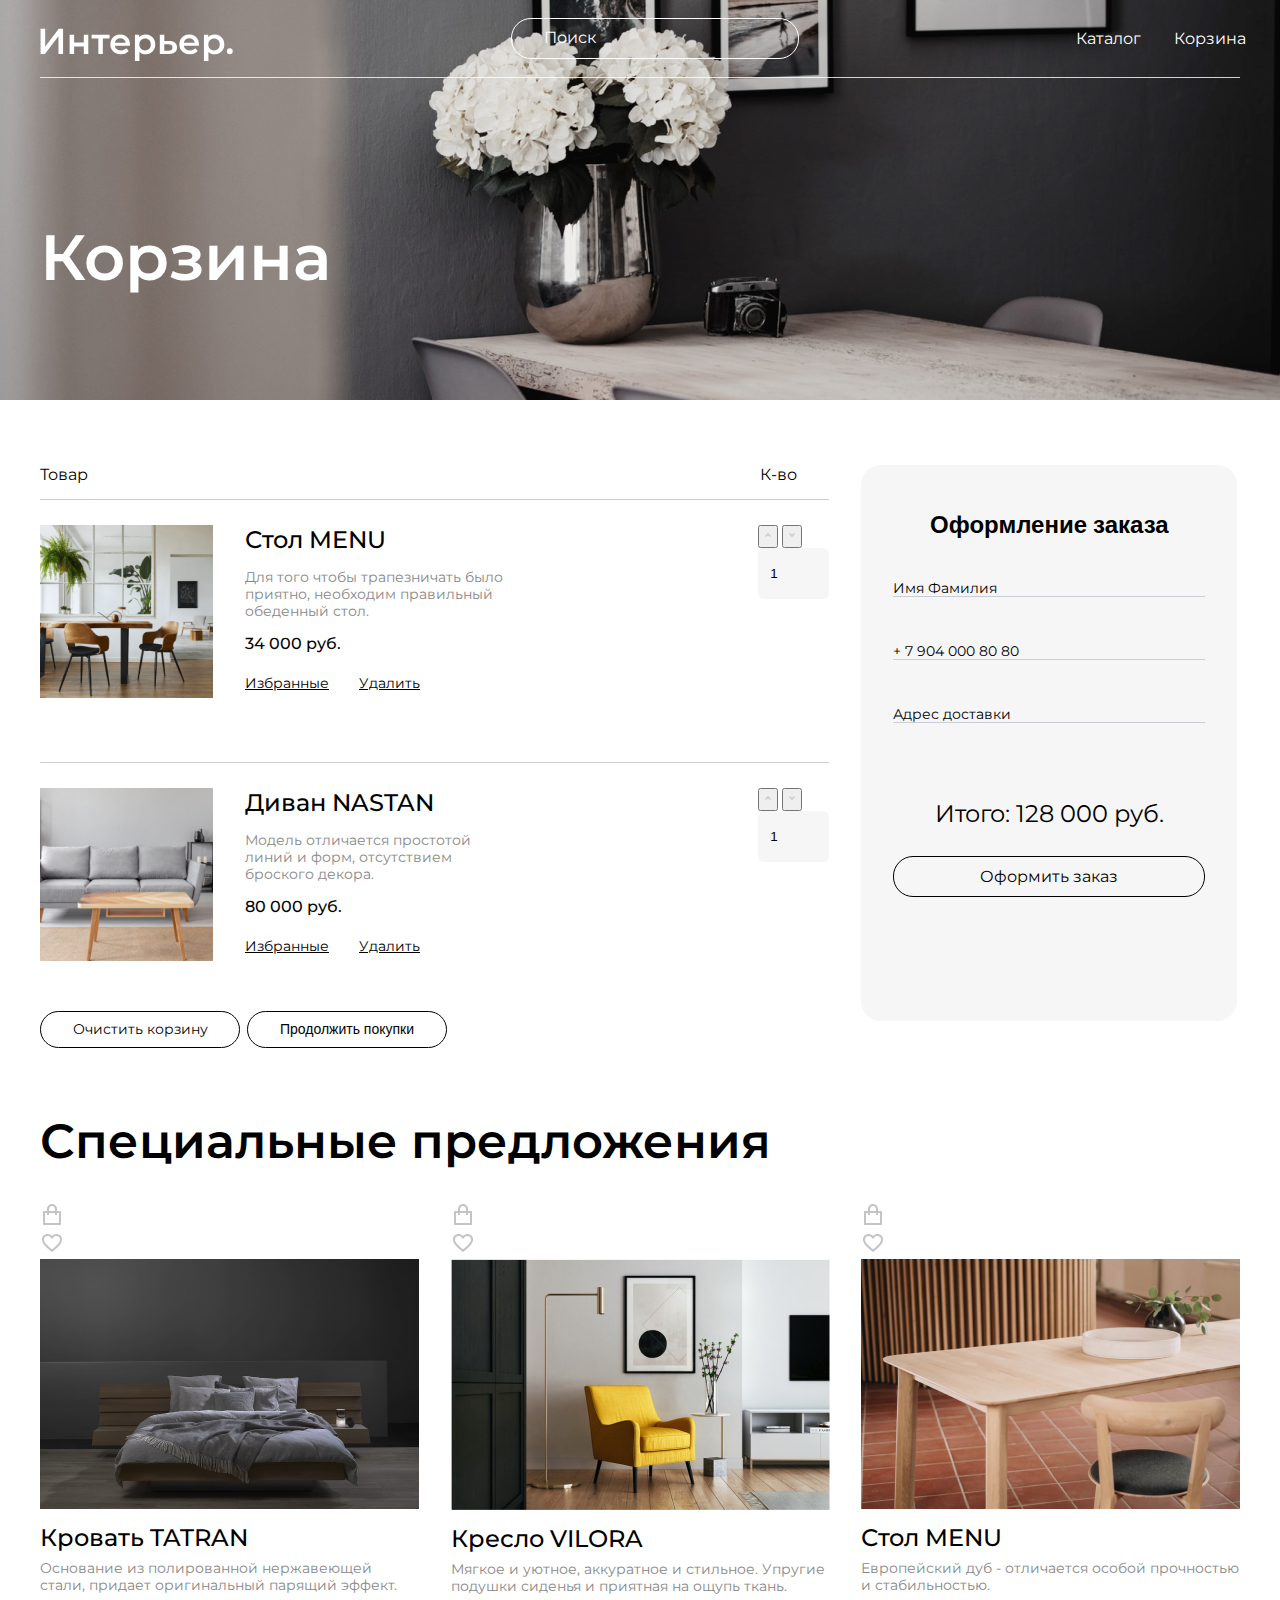
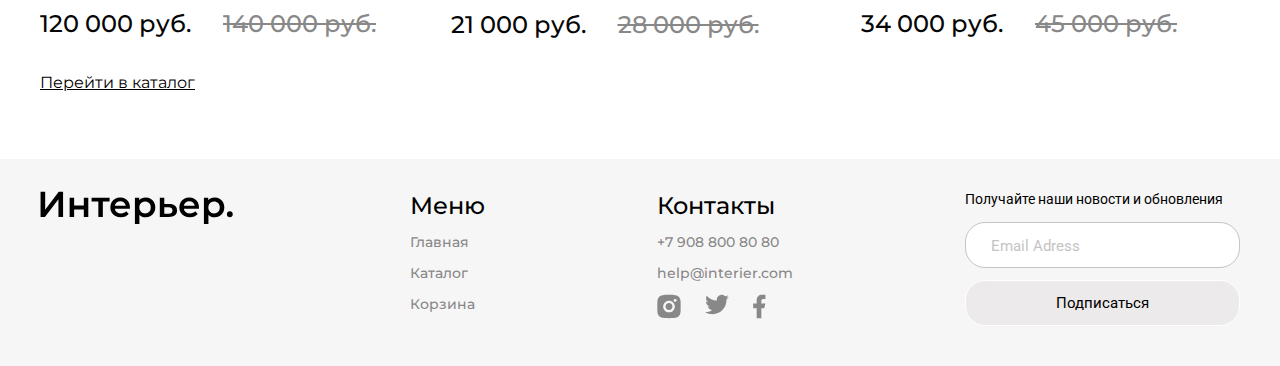
==== commit a7993354: "Update cart.html" ====
--- a/cart.html
+++ b/cart.html
@@ -17,7 +17,7 @@
 <body>
     <div class="cart_head center">
         <header class="header">
-            <a class="logo" href="Index.html">
+            <a class="logo" href="index.html">
                 <picture>
                 <source media="(min-width: 768px)" srcset="img/logo.svg">
                 <source media="(max-width: 767px)" srcset="img/logo_mob.svg">
@@ -88,7 +88,19 @@
                 </div>
                 </div>
                 <div class="count_product">
-                    <input class="count_input" type="number" placeholder="1">
+                    <div class="number_btn">
+                        <button class="number_plus" type="button">
+                            <svg width="16" height="16" viewBox="0 0 16 16" fill="none" xmlns="http://www.w3.org/2000/svg">
+                                <path d="M6 9L8 7L10 9" stroke="#CACDD8" stroke-width="1.6" stroke-linecap="round"/>
+                            </svg>                                  
+                        </button>
+                        <button class="number_minus" type="button">
+                            <svg width="16" height="16" viewBox="0 0 16 16" fill="none" xmlns="http://www.w3.org/2000/svg">
+                                <path d="M10 7L8 9L6 7" stroke="#CACDD8" stroke-width="1.6" stroke-linecap="round"/>
+                            </svg>                                                           
+                        </button>
+                    </div>
+                    <input class="count_input" type="number" value="1">
                 </div>
             </div>
             <div class="cart_product">
@@ -105,7 +117,19 @@
                 </div> 
                 </div>
                 <div class="count_product">
-                    <input class="count_input" type="number" placeholder="1">
+                    <div class="number_btn">
+                        <button class="number_plus" type="button">
+                            <svg width="16" height="16" viewBox="0 0 16 16" fill="none" xmlns="http://www.w3.org/2000/svg">
+                                <path d="M6 9L8 7L10 9" stroke="#CACDD8" stroke-width="1.6" stroke-linecap="round"/>
+                            </svg>                                  
+                        </button>
+                        <button class="number_minus" type="button">
+                            <svg width="16" height="16" viewBox="0 0 16 16" fill="none" xmlns="http://www.w3.org/2000/svg">
+                                <path d="M10 7L8 9L6 7" stroke="#CACDD8" stroke-width="1.6" stroke-linecap="round"/>
+                            </svg>                                                           
+                        </button>
+                    </div>
+                    <input class="count_input" type="number" value="1">
                 </div>
             </div>
             </div>
@@ -129,18 +153,66 @@
         <h2 class="content_title">Специальные предложения</h2>
         <div class="products">
         <div class="product_content">
+            <div class="product_btn">    
+                <div>
+                    <a href="#">
+                        <svg width="24" height="24" viewBox="0 0 24 24" fill="none" xmlns="http://www.w3.org/2000/svg">
+                            <path d="M7 8V6C7 4.67392 7.52678 3.40215 8.46447 2.46447C9.40215 1.52678 10.6739 1 12 1C13.3261 1 14.5979 1.52678 15.5355 2.46447C16.4732 3.40215 17 4.67392 17 6V8H20C20.2652 8 20.5196 8.10536 20.7071 8.29289C20.8946 8.48043 21 8.73478 21 9V21C21 21.2652 20.8946 21.5196 20.7071 21.7071C20.5196 21.8946 20.2652 22 20 22H4C3.73478 22 3.48043 21.8946 3.29289 21.7071C3.10536 21.5196 3 21.2652 3 21V9C3 8.73478 3.10536 8.48043 3.29289 8.29289C3.48043 8.10536 3.73478 8 4 8H7ZM7 10H5V20H19V10H17V12H15V10H9V12H7V10ZM9 8H15V6C15 5.20435 14.6839 4.44129 14.1213 3.87868C13.5587 3.31607 12.7956 3 12 3C11.2044 3 10.4413 3.31607 9.87868 3.87868C9.31607 4.44129 9 5.20435 9 6V8Z" fill="#C4C4C4"/>
+                        </svg> 
+                    </a>                       
+                </div>
+                <div>
+                    <a href="#">
+                        <svg width="24" height="24" viewBox="0 0 24 24" fill="none" xmlns="http://www.w3.org/2000/svg">
+                            <path d="M12 21C11.355 20.428 10.626 19.833 9.85502 19.2H9.84502C7.13002 16.98 4.05302 14.468 2.69402 11.458C2.24754 10.4997 2.01093 9.45713 2.00001 8.4C1.99703 6.94949 2.57879 5.55899 3.61383 4.54277C4.64887 3.52655 6.04981 2.9704 7.50002 3C8.68065 3.00187 9.83586 3.34308 10.828 3.983C11.264 4.26597 11.6584 4.60826 12 5C12.3435 4.6098 12.7381 4.26771 13.173 3.983C14.1648 3.34296 15.3197 3.00172 16.5 3C17.9502 2.9704 19.3512 3.52655 20.3862 4.54277C21.4213 5.55899 22.003 6.94949 22 8.4C21.9898 9.45882 21.7532 10.5032 21.306 11.463C19.947 14.473 16.871 16.984 14.156 19.2L14.146 19.208C13.374 19.837 12.646 20.432 12.001 21.008L12 21ZM7.50002 5C6.56853 4.98835 5.67009 5.34485 5.00002 5.992C4.35441 6.62617 3.99358 7.49505 3.99994 8.4C4.01135 9.1705 4.18585 9.92985 4.51202 10.628C5.15353 11.9267 6.01913 13.1021 7.06902 14.1C8.06002 15.1 9.20002 16.068 10.186 16.882C10.459 17.107 10.737 17.334 11.015 17.561L11.19 17.704C11.457 17.922 11.733 18.148 12 18.37L12.013 18.358L12.019 18.353H12.025L12.034 18.346H12.039H12.044L12.062 18.331L12.103 18.298L12.11 18.292L12.121 18.284H12.127L12.136 18.276L12.8 17.731L12.974 17.588C13.255 17.359 13.533 17.132 13.806 16.907C14.792 16.093 15.933 15.126 16.924 14.121C17.9741 13.1236 18.8397 11.9485 19.481 10.65C19.8131 9.9458 19.9901 9.17851 20.0001 8.4C20.0042 7.49784 19.6435 6.6323 19 6C18.3312 5.34992 17.4326 4.99049 16.5 5C15.3619 4.99033 14.274 5.46737 13.51 6.311L12 8.051L10.49 6.311C9.72609 5.46737 8.6381 4.99033 7.50002 5Z" fill="#C4C4C4"/>
+                        </svg>  
+                    </a>
+                </div>
+            </div> 
             <img class="product_photo" src="img/tatran2.jpg" alt="Кровать TATRAN">
             <h3 class="product_name">Кровать TATRAN</h3>
             <p class="product_discription">Основание из полированной нержавеющей стали, придает оригинальный парящий эффект.</p>
             <p class="newprice">120 000 руб. <span class="oldprice">140 000 руб.</span></p>
         </div>
         <div class="product_content">
+            <div class="product_btn">    
+                <div>
+                    <a href="#">
+                        <svg width="24" height="24" viewBox="0 0 24 24" fill="none" xmlns="http://www.w3.org/2000/svg">
+                            <path d="M7 8V6C7 4.67392 7.52678 3.40215 8.46447 2.46447C9.40215 1.52678 10.6739 1 12 1C13.3261 1 14.5979 1.52678 15.5355 2.46447C16.4732 3.40215 17 4.67392 17 6V8H20C20.2652 8 20.5196 8.10536 20.7071 8.29289C20.8946 8.48043 21 8.73478 21 9V21C21 21.2652 20.8946 21.5196 20.7071 21.7071C20.5196 21.8946 20.2652 22 20 22H4C3.73478 22 3.48043 21.8946 3.29289 21.7071C3.10536 21.5196 3 21.2652 3 21V9C3 8.73478 3.10536 8.48043 3.29289 8.29289C3.48043 8.10536 3.73478 8 4 8H7ZM7 10H5V20H19V10H17V12H15V10H9V12H7V10ZM9 8H15V6C15 5.20435 14.6839 4.44129 14.1213 3.87868C13.5587 3.31607 12.7956 3 12 3C11.2044 3 10.4413 3.31607 9.87868 3.87868C9.31607 4.44129 9 5.20435 9 6V8Z" fill="#C4C4C4"/>
+                        </svg> 
+                    </a>                       
+                </div>
+                <div>
+                    <a href="#">
+                        <svg width="24" height="24" viewBox="0 0 24 24" fill="none" xmlns="http://www.w3.org/2000/svg">
+                            <path d="M12 21C11.355 20.428 10.626 19.833 9.85502 19.2H9.84502C7.13002 16.98 4.05302 14.468 2.69402 11.458C2.24754 10.4997 2.01093 9.45713 2.00001 8.4C1.99703 6.94949 2.57879 5.55899 3.61383 4.54277C4.64887 3.52655 6.04981 2.9704 7.50002 3C8.68065 3.00187 9.83586 3.34308 10.828 3.983C11.264 4.26597 11.6584 4.60826 12 5C12.3435 4.6098 12.7381 4.26771 13.173 3.983C14.1648 3.34296 15.3197 3.00172 16.5 3C17.9502 2.9704 19.3512 3.52655 20.3862 4.54277C21.4213 5.55899 22.003 6.94949 22 8.4C21.9898 9.45882 21.7532 10.5032 21.306 11.463C19.947 14.473 16.871 16.984 14.156 19.2L14.146 19.208C13.374 19.837 12.646 20.432 12.001 21.008L12 21ZM7.50002 5C6.56853 4.98835 5.67009 5.34485 5.00002 5.992C4.35441 6.62617 3.99358 7.49505 3.99994 8.4C4.01135 9.1705 4.18585 9.92985 4.51202 10.628C5.15353 11.9267 6.01913 13.1021 7.06902 14.1C8.06002 15.1 9.20002 16.068 10.186 16.882C10.459 17.107 10.737 17.334 11.015 17.561L11.19 17.704C11.457 17.922 11.733 18.148 12 18.37L12.013 18.358L12.019 18.353H12.025L12.034 18.346H12.039H12.044L12.062 18.331L12.103 18.298L12.11 18.292L12.121 18.284H12.127L12.136 18.276L12.8 17.731L12.974 17.588C13.255 17.359 13.533 17.132 13.806 16.907C14.792 16.093 15.933 15.126 16.924 14.121C17.9741 13.1236 18.8397 11.9485 19.481 10.65C19.8131 9.9458 19.9901 9.17851 20.0001 8.4C20.0042 7.49784 19.6435 6.6323 19 6C18.3312 5.34992 17.4326 4.99049 16.5 5C15.3619 4.99033 14.274 5.46737 13.51 6.311L12 8.051L10.49 6.311C9.72609 5.46737 8.6381 4.99033 7.50002 5Z" fill="#C4C4C4"/>
+                        </svg>  
+                    </a>
+                </div>
+            </div> 
             <img class="product_photo" src="img/product1.jpg" alt="Кресло VILORA">
             <h3 class="product_name">Кресло VILORA</h3>
             <p class="product_discription">Мягкое и уютное, аккуратное и стильное. Упругие подушки сиденья и приятная на ощупь ткань. </p>
             <p class="newprice">21 000 руб. <span class="oldprice">28 000 руб.</span></p>
         </div>
         <div class="product_content">
+            <div class="product_btn">    
+                <div>
+                    <a href="#">
+                        <svg width="24" height="24" viewBox="0 0 24 24" fill="none" xmlns="http://www.w3.org/2000/svg">
+                            <path d="M7 8V6C7 4.67392 7.52678 3.40215 8.46447 2.46447C9.40215 1.52678 10.6739 1 12 1C13.3261 1 14.5979 1.52678 15.5355 2.46447C16.4732 3.40215 17 4.67392 17 6V8H20C20.2652 8 20.5196 8.10536 20.7071 8.29289C20.8946 8.48043 21 8.73478 21 9V21C21 21.2652 20.8946 21.5196 20.7071 21.7071C20.5196 21.8946 20.2652 22 20 22H4C3.73478 22 3.48043 21.8946 3.29289 21.7071C3.10536 21.5196 3 21.2652 3 21V9C3 8.73478 3.10536 8.48043 3.29289 8.29289C3.48043 8.10536 3.73478 8 4 8H7ZM7 10H5V20H19V10H17V12H15V10H9V12H7V10ZM9 8H15V6C15 5.20435 14.6839 4.44129 14.1213 3.87868C13.5587 3.31607 12.7956 3 12 3C11.2044 3 10.4413 3.31607 9.87868 3.87868C9.31607 4.44129 9 5.20435 9 6V8Z" fill="#C4C4C4"/>
+                        </svg> 
+                    </a>                       
+                </div>
+                <div>
+                    <a href="#">
+                        <svg width="24" height="24" viewBox="0 0 24 24" fill="none" xmlns="http://www.w3.org/2000/svg">
+                            <path d="M12 21C11.355 20.428 10.626 19.833 9.85502 19.2H9.84502C7.13002 16.98 4.05302 14.468 2.69402 11.458C2.24754 10.4997 2.01093 9.45713 2.00001 8.4C1.99703 6.94949 2.57879 5.55899 3.61383 4.54277C4.64887 3.52655 6.04981 2.9704 7.50002 3C8.68065 3.00187 9.83586 3.34308 10.828 3.983C11.264 4.26597 11.6584 4.60826 12 5C12.3435 4.6098 12.7381 4.26771 13.173 3.983C14.1648 3.34296 15.3197 3.00172 16.5 3C17.9502 2.9704 19.3512 3.52655 20.3862 4.54277C21.4213 5.55899 22.003 6.94949 22 8.4C21.9898 9.45882 21.7532 10.5032 21.306 11.463C19.947 14.473 16.871 16.984 14.156 19.2L14.146 19.208C13.374 19.837 12.646 20.432 12.001 21.008L12 21ZM7.50002 5C6.56853 4.98835 5.67009 5.34485 5.00002 5.992C4.35441 6.62617 3.99358 7.49505 3.99994 8.4C4.01135 9.1705 4.18585 9.92985 4.51202 10.628C5.15353 11.9267 6.01913 13.1021 7.06902 14.1C8.06002 15.1 9.20002 16.068 10.186 16.882C10.459 17.107 10.737 17.334 11.015 17.561L11.19 17.704C11.457 17.922 11.733 18.148 12 18.37L12.013 18.358L12.019 18.353H12.025L12.034 18.346H12.039H12.044L12.062 18.331L12.103 18.298L12.11 18.292L12.121 18.284H12.127L12.136 18.276L12.8 17.731L12.974 17.588C13.255 17.359 13.533 17.132 13.806 16.907C14.792 16.093 15.933 15.126 16.924 14.121C17.9741 13.1236 18.8397 11.9485 19.481 10.65C19.8131 9.9458 19.9901 9.17851 20.0001 8.4C20.0042 7.49784 19.6435 6.6323 19 6C18.3312 5.34992 17.4326 4.99049 16.5 5C15.3619 4.99033 14.274 5.46737 13.51 6.311L12 8.051L10.49 6.311C9.72609 5.46737 8.6381 4.99033 7.50002 5Z" fill="#C4C4C4"/>
+                        </svg>  
+                    </a>
+                </div>
+            </div> 
             <img class="product_photo" src="img/menu1.jpg" alt="Стол MENU">
             <h3 class="product_name">Стол MENU</h3>
             <p class="product_discription">Европейский дуб - отличается особой прочностью и стабильностью.</p>
@@ -153,10 +225,10 @@
     </div>
     <footer class="footer center">  
         <div class="footer_content">
-            <a class="footer__logo" href="Index.html"><img src="img/footer_logo.svg" alt="Логотип"></a>
+            <a class="footer__logo" href="index.html"><img src="img/footer_logo.svg" alt="Логотип"></a>
         <div class="menu_content">
             <h4 class="menu_title">Меню</h4>
-            <div><a class="menu" href="Index.html">Главная</a></div>
+            <div><a class="menu" href="index.html">Главная</a></div>
             <div><a class="menu" href="catalog.html">Каталог</a></div>
             <div><a class="menu" href="cart.html">Корзина</a></div>
         </div>
@@ -192,4 +264,4 @@
         </div>
     </footer>
 </body>
-</html>+</html>
